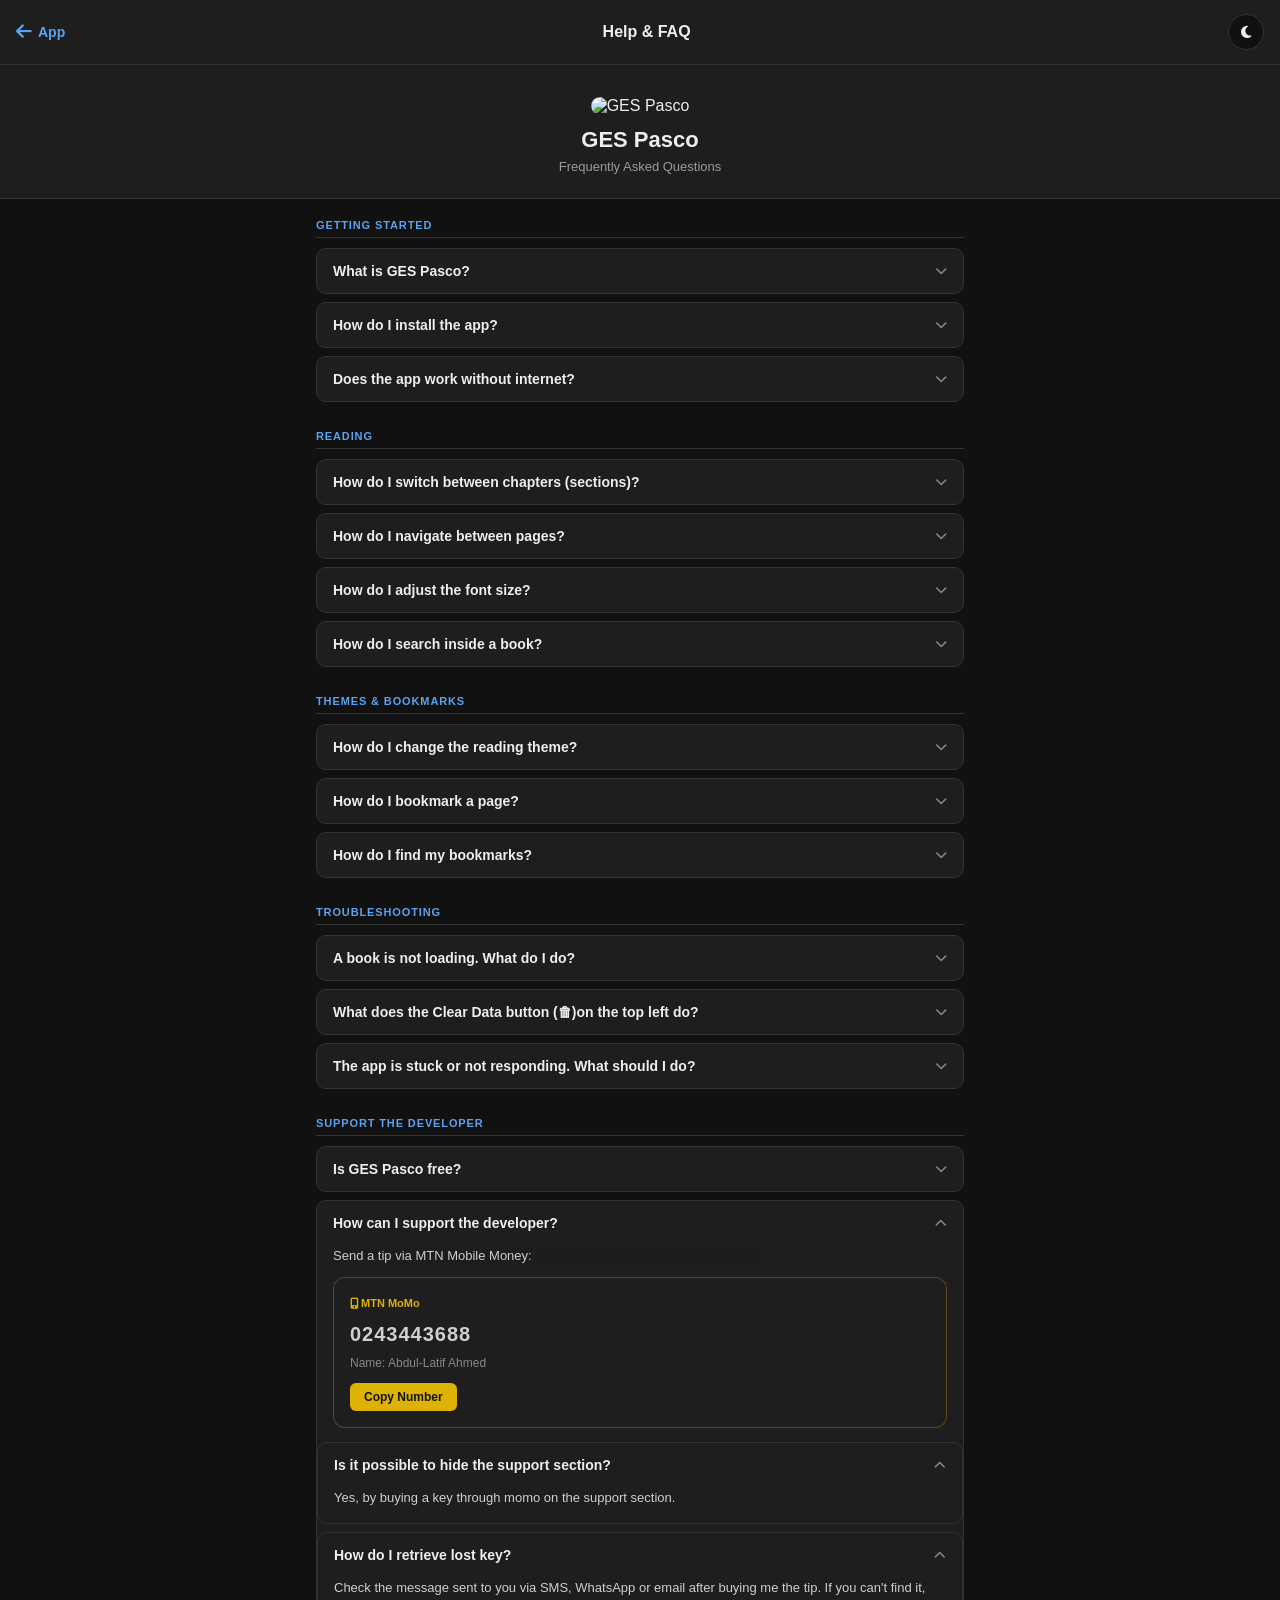
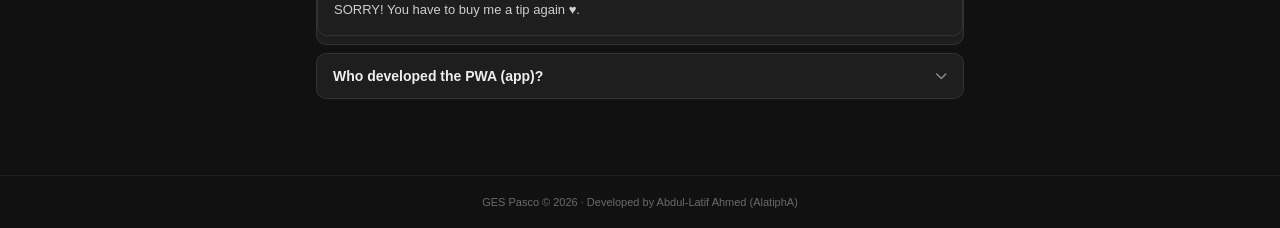
==== faq.html @ ca55ea93 "Update faq.html" ====
<!DOCTYPE html>
<html lang="en">
<head>

  <meta charset="UTF-8" />
  <meta name="viewport" content="width=device-width, initial-scale=1.0" />
  <title>GES Pasco – FAQ</title>

  <link rel="manifest" href="./manifest.json" />
  <meta name="theme-color" content="#111111" />
  <link rel="apple-touch-icon" href="icon-192.png" />

  <!-- Font Awesome -->
  <link rel="stylesheet" href="https://cdnjs.cloudflare.com/ajax/libs/font-awesome/6.5.0/css/all.min.css" />

  <!-- Apply saved theme before paint -->
  <script>
    (function() {
      var t = localStorage.getItem("reader-theme") || "dark";
      if (t === "dark") document.documentElement.classList.add("dark");
    })();
  </script>

  <style>

    * { margin: 0; padding: 0; box-sizing: border-box; }

    html, body {
      font-family: Arial, sans-serif;
      min-height: 100%;
    }

    /* THEMES */
    body {
      background: #f5f5f5;
      color: #111111;
      --bg: #f5f5f5;
      --text: #111111;
      --surface: #ffffff;
      --border: #dddddd;
      --accent: #956433;
    }

    html.dark body {
      background: #111111;
      color: #eeeeee;
      --bg: #111111;
      --text: #eeeeee;
      --surface: #1e1e1e;
      --border: #333333;
      --accent: #5aa3f0;
    }

    /* HEADER */
    .faqHeader {
      position: sticky;
      top: 0;
      z-index: 10;
      background: var(--surface);
      border-bottom: 1px solid var(--border);
      padding: 14px 16px;
      display: flex;
      align-items: center;
      gap: 12px;
    }

    .backLink {
      color: var(--accent);
      text-decoration: none;
      font-size: 18px;
      display: flex;
      align-items: center;
      gap: 6px;
    }

    .backLink span {
      font-size: 14px;
      font-weight: 600;
    }

    .faqHeaderTitle {
      font-size: 16px;
      font-weight: 700;
      flex: 1;
      text-align: center;
    }

    .themeToggle {
      width: 36px;
      height: 36px;
      border-radius: 50%;
      border: 1px solid var(--border);
      background: var(--bg);
      color: var(--text);
      font-size: 14px;
      display: flex;
      align-items: center;
      justify-content: center;
      cursor: pointer;
    }

    /* HERO */
    .faqHero {
      text-align: center;
      padding: 32px 20px 24px;
      background: var(--surface);
      border-bottom: 1px solid var(--border);
    }

    .faqHero img {
      width: 72px;
      height: 72px;
      border-radius: 16px;
      margin-bottom: 12px;
    }

    .faqHero h1 {
      font-size: 22px;
      font-weight: 800;
      margin-bottom: 6px;
    }

    .faqHero p {
      font-size: 13px;
      opacity: 0.6;
    }

    /* CONTENT */
    .faqContent {
      max-width: 680px;
      margin: 0 auto;
      padding: 20px 16px 48px;
    }

    .faqSection {
      margin-bottom: 28px;
    }

    .faqSectionTitle {
      font-size: 11px;
      font-weight: 700;
      text-transform: uppercase;
      letter-spacing: 0.08em;
      color: var(--accent);
      margin-bottom: 10px;
      padding-bottom: 6px;
      border-bottom: 1px solid var(--border);
    }

    .faqItem {
      background: var(--surface);
      border: 1px solid var(--border);
      border-radius: 10px;
      margin-bottom: 8px;
      overflow: hidden;
    }

    .faqQuestion {
      width: 100%;
      text-align: left;
      padding: 14px 16px;
      background: none;
      border: none;
      color: var(--text);
      font-size: 14px;
      font-weight: 600;
      cursor: pointer;
      display: flex;
      justify-content: space-between;
      align-items: center;
      gap: 10px;
    }

    .faqQuestion .icon {
      flex-shrink: 0;
      font-size: 12px;
      opacity: 0.5;
      transition: transform 0.2s ease;
    }

    .faqItem.open .faqQuestion .icon {
      transform: rotate(180deg);
    }

    .faqAnswer {
      display: none;
      padding: 0 16px 14px;
      font-size: 13px;
      line-height: 1.7;
      opacity: 0.85;
    }

    .faqItem.open .faqAnswer {
      display: block;
    }

    /* SUPPORT BOX */
    .supportBox {
      background: var(--surface);
      border: 1px solid rgba(255,196,0,0.3);
      border-radius: 12px;
      padding: 16px;
      margin-top: 8px;
    }

    .supportBox .momoNetwork {
      font-size: 11px;
      font-weight: 700;
      color: #ffcc00;
      margin-bottom: 4px;
    }

    .supportBox .momoNumber {
      font-size: 20px;
      font-weight: 800;
      letter-spacing: 0.05em;
      margin-bottom: 2px;
    }

    .supportBox .momoName {
      font-size: 12px;
      opacity: 0.6;
      margin-bottom: 10px;
    }

    .copyBtn {
      background: #ffcc00;
      color: #111;
      border: none;
      border-radius: 6px;
      padding: 7px 14px;
      font-size: 12px;
      font-weight: 700;
      cursor: pointer;
    }

    .copyBtn:active { opacity: 0.8; }

    /* FOOTER */
    .faqFooter {
      text-align: center;
      padding: 20px 16px;
      font-size: 11px;
      opacity: 0.4;
      border-top: 1px solid var(--border);
    }

  </style>

</head>
<body>

  <!-- HEADER -->
  <div class="faqHeader">
    <a href="./index.html" class="backLink">
      <i class="fa-solid fa-arrow-left"></i>
      <span>App</span>
    </a>
    <div class="faqHeaderTitle">Help & FAQ</div>
    <button class="themeToggle" id="themeToggle" aria-label="Toggle theme">
      <i class="fa-solid fa-moon"></i>
    </button>
  </div>

  <!-- HERO -->
  <div class="faqHero">
    <img src="icon-192.png" alt="GES Pasco" />
    <h1>GES Pasco</h1>
    <p>Frequently Asked Questions</p>
  </div>

  <!-- FAQ CONTENT -->
  <div class="faqContent">

    <!-- GETTING STARTED -->
    <div class="faqSection">
      <div class="faqSectionTitle">Getting Started</div>

      <div class="faqItem">
        <button class="faqQuestion">
          What is GES Pasco?
          <i class="fa-solid fa-chevron-down icon"></i>
        </button>
        <div class="faqAnswer">
          GES Pasco is a free offline EPUB reader for Ghana Education Service (GES) workers preparing for promotion aptitude exams. It contains past questions and answers, and footnotes.
        </div>
      </div>

      <div class="faqItem">
        <button class="faqQuestion">
          How do I install the app?
          <i class="fa-solid fa-chevron-down icon"></i>
        </button>
        <div class="faqAnswer">
          Visit the app link in your browser and wait for the install prompt, then tap <strong>Install</strong>. If the prompt doesn't appear, tap the 3 dots in your browser and select <strong>Add to Home Screen</strong>. On iPhone, tap the Share button then <strong>Add to Home Screen</strong>.
        </div>
      </div>

      <div class="faqItem">
        <button class="faqQuestion">
          Does the app work without internet?
          <i class="fa-solid fa-chevron-down icon"></i>
        </button>
        <div class="faqAnswer">
          Yes! Once installed and opened at least once with internet, the book and the app itself load fully offline.
        </div>
      </div>

    </div>

    <!-- READING -->
    <div class="faqSection">
      <div class="faqSectionTitle">Reading</div>

      <div class="faqItem">
        <button class="faqQuestion">
          How do I switch between chapters (sections)?
          <i class="fa-solid fa-chevron-down icon"></i>
        </button>
        <div class="faqAnswer">
          Tap the menu button on the bottom left corner of the reader to open the sidebar, tap on contents tab and select the chapter (section).
        </div>
      </div>

      <div class="faqItem">
        <button class="faqQuestion">
          How do I navigate between pages?
          <i class="fa-solid fa-chevron-down icon"></i>
        </button>
        <div class="faqAnswer">
          Tap left or right on the reading area, or use the arrow buttons at the bottom of the screen.
        </div>
      </div>

      <div class="faqItem">
        <button class="faqQuestion">
          How do I adjust the font size?
          <i class="fa-solid fa-chevron-down icon"></i>
        </button>
        <div class="faqAnswer">
          Use the <strong>A−</strong> and <strong>A+</strong> buttons in the bottom toolbar to decrease or increase the font size.
        </div>
      </div>

      <div class="faqItem">
        <button class="faqQuestion">
          How do I search inside a book?
          <i class="fa-solid fa-chevron-down icon"></i>
        </button>
        <div class="faqAnswer">
          Tap the magnifying glass icon (🔍) in the bottom toolbar and type your search term. Results will appear as a list — tap any result to jump to that location.
        </div>
      </div>

    </div>

    <!-- THEMES & BOOKMARKS -->
    <div class="faqSection">
      <div class="faqSectionTitle">Themes & Bookmarks</div>

      <div class="faqItem">
        <button class="faqQuestion">
          How do I change the reading theme?
          <i class="fa-solid fa-chevron-down icon"></i>
        </button>
        <div class="faqAnswer">
          Tap the palette icon (🎨) in the top right of the reader to choose between Light, Dark, Sepia, and Night themes. 
        </div>
      </div>

      <div class="faqItem">
        <button class="faqQuestion">
          How do I bookmark a page?
          <i class="fa-solid fa-chevron-down icon"></i>
        </button>
        <div class="faqAnswer">
          Tap the bookmark icon (🔖) in the bottom toolbar while reading. Your bookmark is saved automatically with the chapter (section) name and progress.
        </div>
      </div>

      <div class="faqItem">
        <button class="faqQuestion">
          How do I find my bookmarks?
          <i class="fa-solid fa-chevron-down icon"></i>
        </button>
        <div class="faqAnswer">
          Tap the menu icon at the bottom of the reader, then tap the <strong>Bookmarks</strong> tab in the sidebar. The bookmarks will be listed with a delete icons by them. A tap on the delete icon (🗑), deletes the bookmark by it. 
        </div>
      </div>

    </div>

    <!-- TROUBLESHOOTING -->
    <div class="faqSection">
      <div class="faqSectionTitle">Troubleshooting</div>

      <div class="faqItem">
        <button class="faqQuestion">
          A book is not loading. What do I do?
          <i class="fa-solid fa-chevron-down icon"></i>
        </button>
        <div class="faqAnswer">
          Make sure you opened the app at least once with internet so books can be cached. If the problem persists, tap the trash icon (🗑) in the top left of the reader header to clear app data, then reopen with internet on.
        </div>
      </div>

      <div class="faqItem">
        <button class="faqQuestion">
          What does the Clear Data button (🗑)on the top left do?
          <i class="fa-solid fa-chevron-down icon"></i>
        </button>
        <div class="faqAnswer">
          It resets all app data including bookmarks, themes, and cached files. Use it only if the app is misbehaving. You will need internet to reload the books after clearing.
        </div>
      </div>

      <div class="faqItem">
        <button class="faqQuestion">
          The app is stuck or not responding. What should I do?
          <i class="fa-solid fa-chevron-down icon"></i>
        </button>
        <div class="faqAnswer">
          Close the app completely and reopen it. If it still doesn't work, tap the trash icon (🗑) in the top left of the reader header, then reopen with internet on.
        </div>
      </div>

    </div>

    <!-- SUPPORT -->
    <div class="faqSection">
      <div class="faqSectionTitle">Support the Developer</div>

      <div class="faqItem">
        <button class="faqQuestion">
          Is GES Pasco free?
          <i class="fa-solid fa-chevron-down icon"></i>
        </button>
        <div class="faqAnswer">
          Yes, completely free with no ads. If the app has helped your studies, consider sending a small tip to support continued development.
        </div>
      </div>

      <div class="faqItem open">
        <button class="faqQuestion">
          How can I support the developer?
          <i class="fa-solid fa-chevron-down icon"></i>
        </button>
        <div class="faqAnswer">
          Send a tip via MTN Mobile Money:
          <div class="supportBox" style="margin-top:10px">
            <div class="momoNetwork"><i class="fa-solid fa-mobile-screen-button"></i> MTN MoMo</div>
            <div class="momoNumber">0243443688</div>
            <div class="momoName">Name: Abdul-Latif Ahmed</div>
            <button class="copyBtn" id="copyBtn">Copy Number</button>
          </div>
        </div>

     <div class="faqItem">
        <button class="faqQuestion">
          Is it possible to hide the support section?
          <i class="fa-solid fa-chevron-down icon"></i>
        </button>
        <div class="faqAnswer">
          Yes, by buying a key through momo on the support section.
        </div>
       </div>

     <div class="faqItem">
        <button class="faqQuestion">
          How do I retrieve lost key?
          <i class="fa-solid fa-chevron-down icon"></i>
        </button>
        <div class="faqAnswer">
          Check the message sent to you via SMS, WhatsApp or email after buying me the tip. If you can't find it, SORRY! You have to buy me a tip again ♥️.
        </div>
       </div>
      </div>

      <div class="faqItem">
        <button class="faqQuestion">
          Who developed the PWA (app)?
          <i class="fa-solid fa-chevron-down icon"></i>
        </button>
        <div class="faqAnswer">
          The PWA (app) was developed independently by <strong>Abdul-Latif Ahmed (AlatiphA)</strong>, a Ghanaian developer passionate about education and technology. You can find his blog at
          <a href="https://alatipha.blogspot.com" target="_blank" rel="noopener" style="color:var(--accent);">alatipha.blogspot.com</a>.
        </div>
      </div>

    </div>

  </div>

  <!-- FOOTER -->
  <div class="faqFooter">
    GES Pasco &copy; 2026 · Developed by Abdul-Latif Ahmed (AlatiphA)
  </div>

  <script>

    /* Accordion */
    document.querySelectorAll(".faqQuestion").forEach(btn => {
      btn.addEventListener("click", () => {
        const item = btn.closest(".faqItem");
        const isOpen = item.classList.contains("open");
        document.querySelectorAll(".faqItem").forEach(i => i.classList.remove("open"));
        if (!isOpen) item.classList.add("open");
      });
    });

    /* Theme toggle */
    const themeToggle = document.getElementById("themeToggle");

    function applyFaqTheme(theme) {
      localStorage.setItem("reader-theme", theme);
      document.documentElement.classList.toggle("dark", theme === "dark");
      themeToggle.innerHTML = theme === "dark"
        ? '<i class="fa-solid fa-moon"></i>'
        : '<i class="fa-solid fa-sun"></i>';
    }

    /* Init icon */
    const savedTheme = localStorage.getItem("reader-theme") || "dark";
    applyFaqTheme(savedTheme);

    themeToggle.addEventListener("click", () => {
      const current = localStorage.getItem("reader-theme") || "dark";
      applyFaqTheme(current === "dark" ? "light" : "dark");
    });

    /* Copy MoMo number */
    const copyBtn = document.getElementById("copyBtn");
    if (copyBtn) {
      copyBtn.addEventListener("click", () => {
        navigator.clipboard.writeText("0243443688").then(() => {
          copyBtn.textContent = "Copied!";
          setTimeout(() => { copyBtn.textContent = "Copy Number"; }, 2000);
        });
      });
    }

  </script>

</body>
</html>
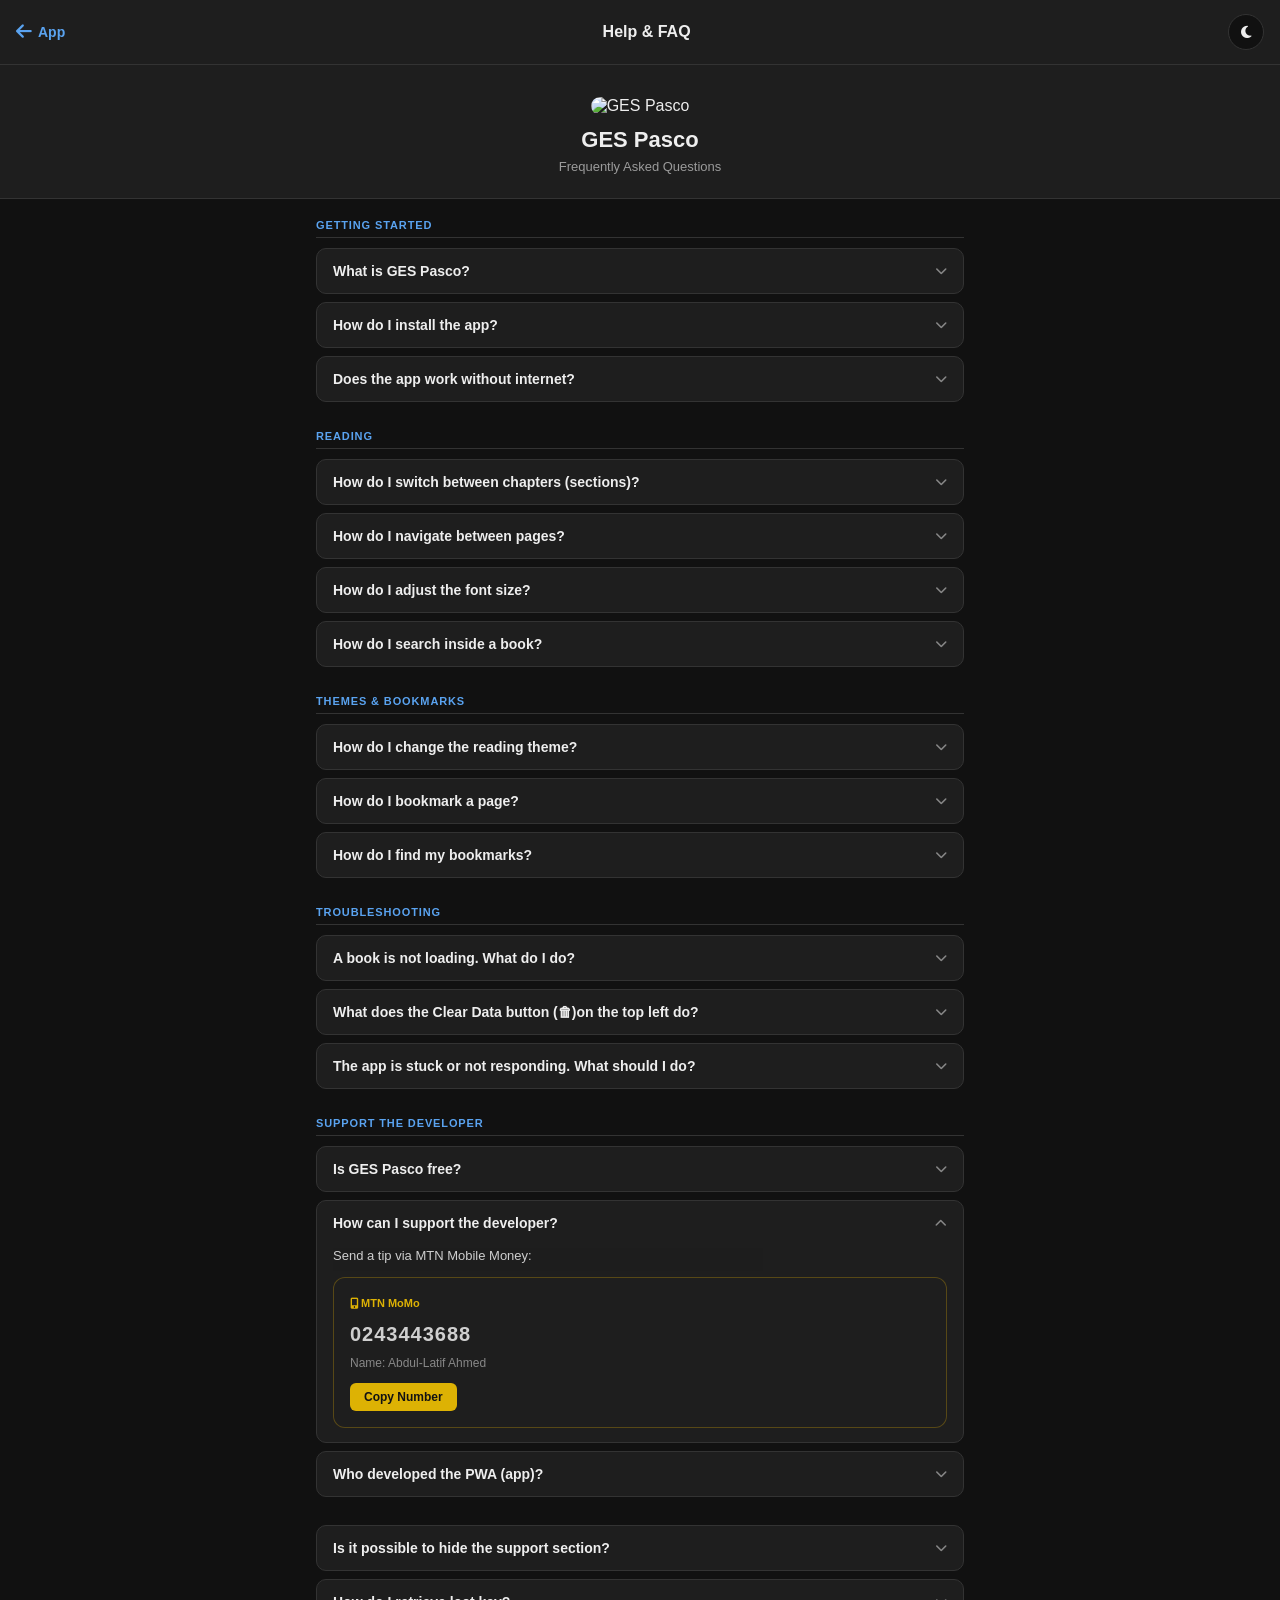
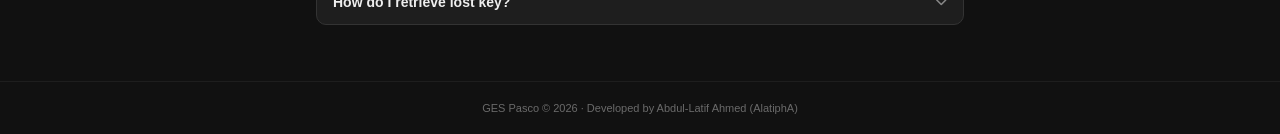
==== commit 9da05a00: "Update FAQ content and reorder questions" ====
--- a/faq.html
+++ b/faq.html
@@ -455,25 +455,6 @@
           </div>
         </div>
 
-     <div class="faqItem">
-        <button class="faqQuestion">
-          Is it possible to hide the support section?
-          <i class="fa-solid fa-chevron-down icon"></i>
-        </button>
-        <div class="faqAnswer">
-          Yes, by buying a key through momo on the support section.
-        </div>
-       </div>
-
-     <div class="faqItem">
-        <button class="faqQuestion">
-          How do I retrieve lost key?
-          <i class="fa-solid fa-chevron-down icon"></i>
-        </button>
-        <div class="faqAnswer">
-          Check the message sent to you via SMS, WhatsApp or email after buying me the tip. If you can't find it, SORRY! You have to buy me a tip again ♥️.
-        </div>
-       </div>
       </div>
 
       <div class="faqItem">
@@ -486,9 +467,28 @@
           <a href="https://alatipha.blogspot.com" target="_blank" rel="noopener" style="color:var(--accent);">alatipha.blogspot.com</a>.
         </div>
       </div>
-
     </div>
 
+     <div class="faqItem">
+        <button class="faqQuestion">
+          Is it possible to hide the support section?
+          <i class="fa-solid fa-chevron-down icon"></i>
+        </button>
+        <div class="faqAnswer">
+          Yes, by buying a key through momo on the support section.
+        </div>
+       </div>
+
+     <div class="faqItem">
+        <button class="faqQuestion">
+          How do I retrieve lost key?
+          <i class="fa-solid fa-chevron-down icon"></i>
+        </button>
+        <div class="faqAnswer">
+          Check the message sent to you via SMS, WhatsApp or email after buying me the tip. If you can't find it, SORRY! You have to buy me a tip again ♥️.
+        </div>
+       </div>
+    
   </div>
 
   <!-- FOOTER -->
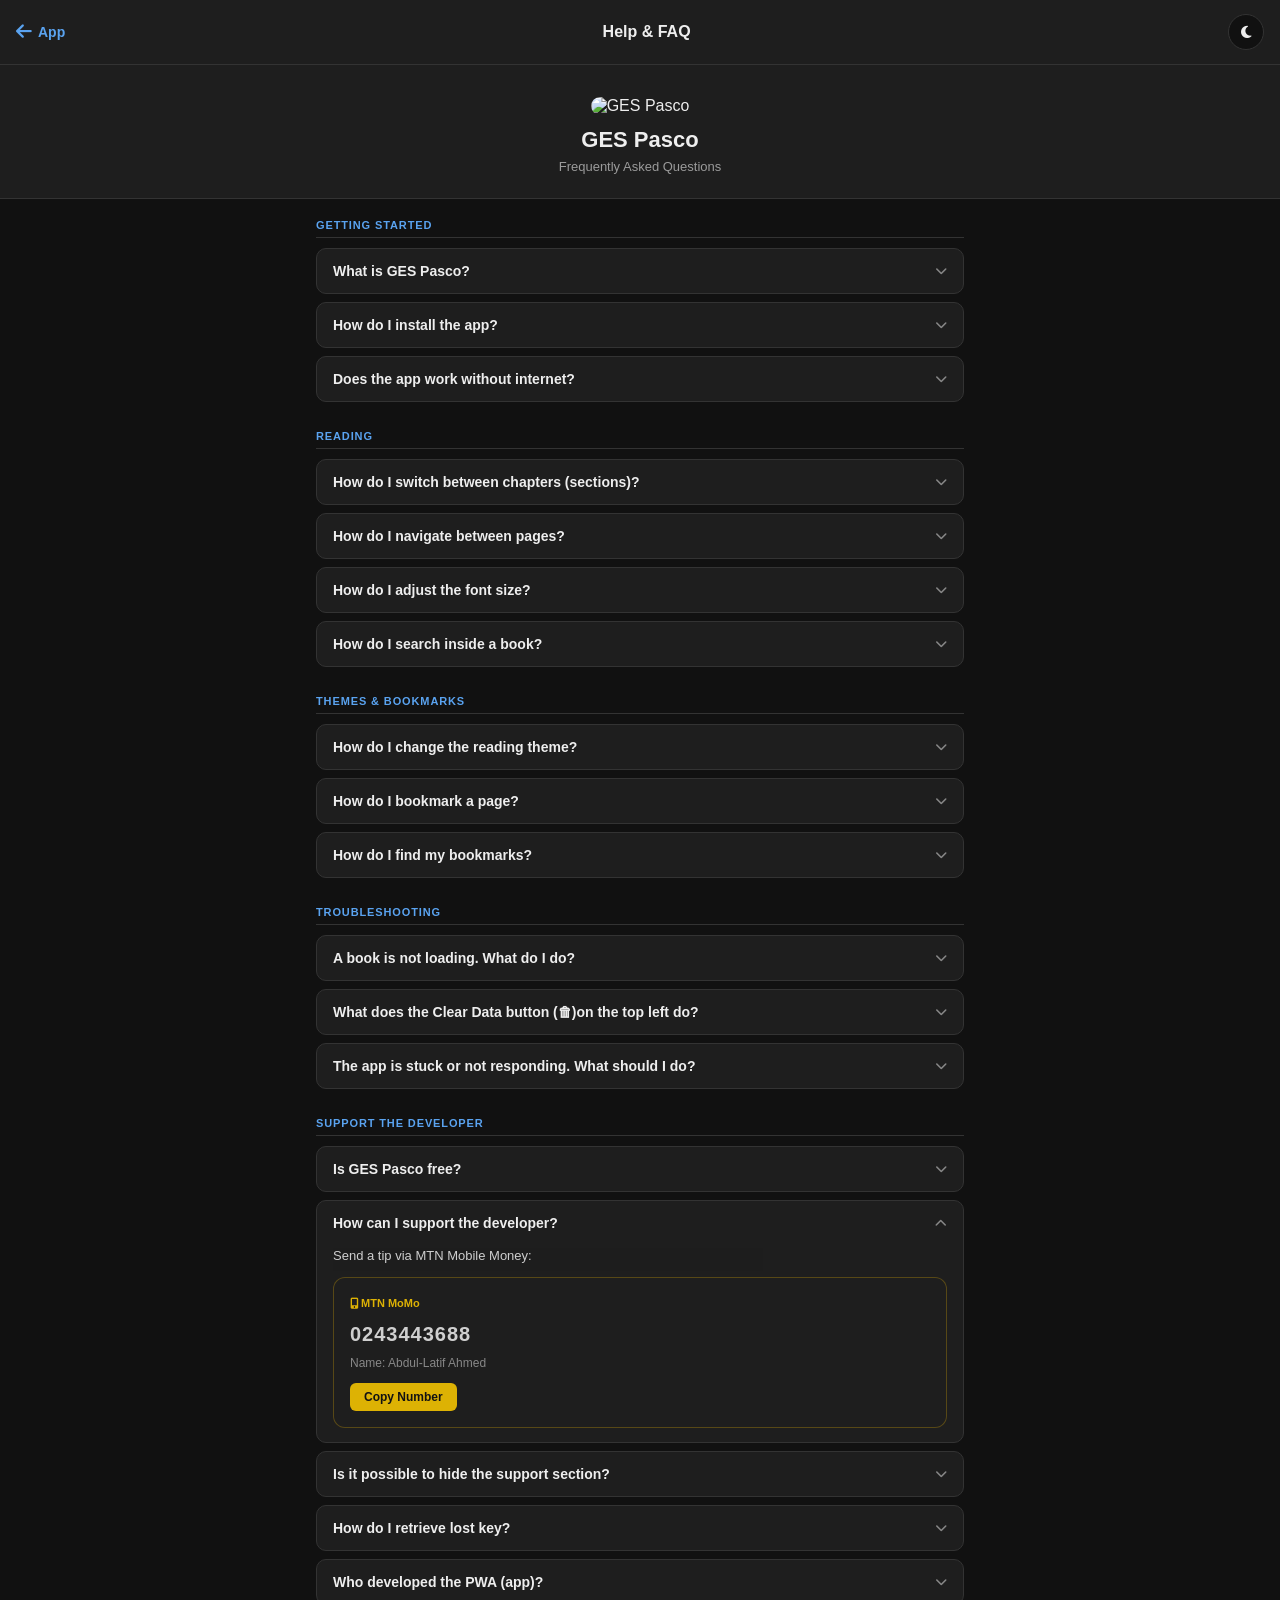
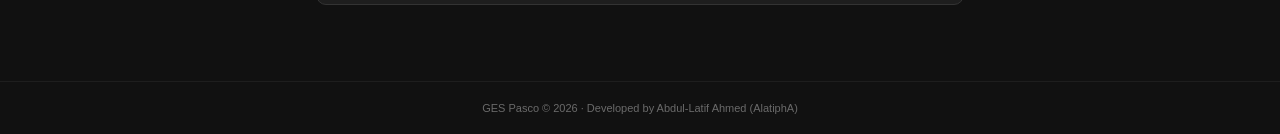
==== commit be30cd4f: "Restore FAQ about PWA developer" ====
--- a/faq.html
+++ b/faq.html
@@ -454,9 +454,28 @@
             <button class="copyBtn" id="copyBtn">Copy Number</button>
           </div>
         </div>
-
-      </div>
-
+      </div>
+      
+     <div class="faqItem">
+        <button class="faqQuestion">
+          Is it possible to hide the support section?
+          <i class="fa-solid fa-chevron-down icon"></i>
+        </button>
+        <div class="faqAnswer">
+          Yes, by buying a key through momo on the support section.
+        </div>
+       </div>
+
+     <div class="faqItem">
+        <button class="faqQuestion">
+          How do I retrieve lost key?
+          <i class="fa-solid fa-chevron-down icon"></i>
+        </button>
+        <div class="faqAnswer">
+          Check the message sent to you via SMS, WhatsApp or email after buying me the tip. If you can't find it, SORRY! You have to buy me a tip again ♥️.
+        </div>
+       </div>
+    
       <div class="faqItem">
         <button class="faqQuestion">
           Who developed the PWA (app)?
@@ -469,26 +488,6 @@
       </div>
     </div>
 
-     <div class="faqItem">
-        <button class="faqQuestion">
-          Is it possible to hide the support section?
-          <i class="fa-solid fa-chevron-down icon"></i>
-        </button>
-        <div class="faqAnswer">
-          Yes, by buying a key through momo on the support section.
-        </div>
-       </div>
-
-     <div class="faqItem">
-        <button class="faqQuestion">
-          How do I retrieve lost key?
-          <i class="fa-solid fa-chevron-down icon"></i>
-        </button>
-        <div class="faqAnswer">
-          Check the message sent to you via SMS, WhatsApp or email after buying me the tip. If you can't find it, SORRY! You have to buy me a tip again ♥️.
-        </div>
-       </div>
-    
   </div>
 
   <!-- FOOTER -->
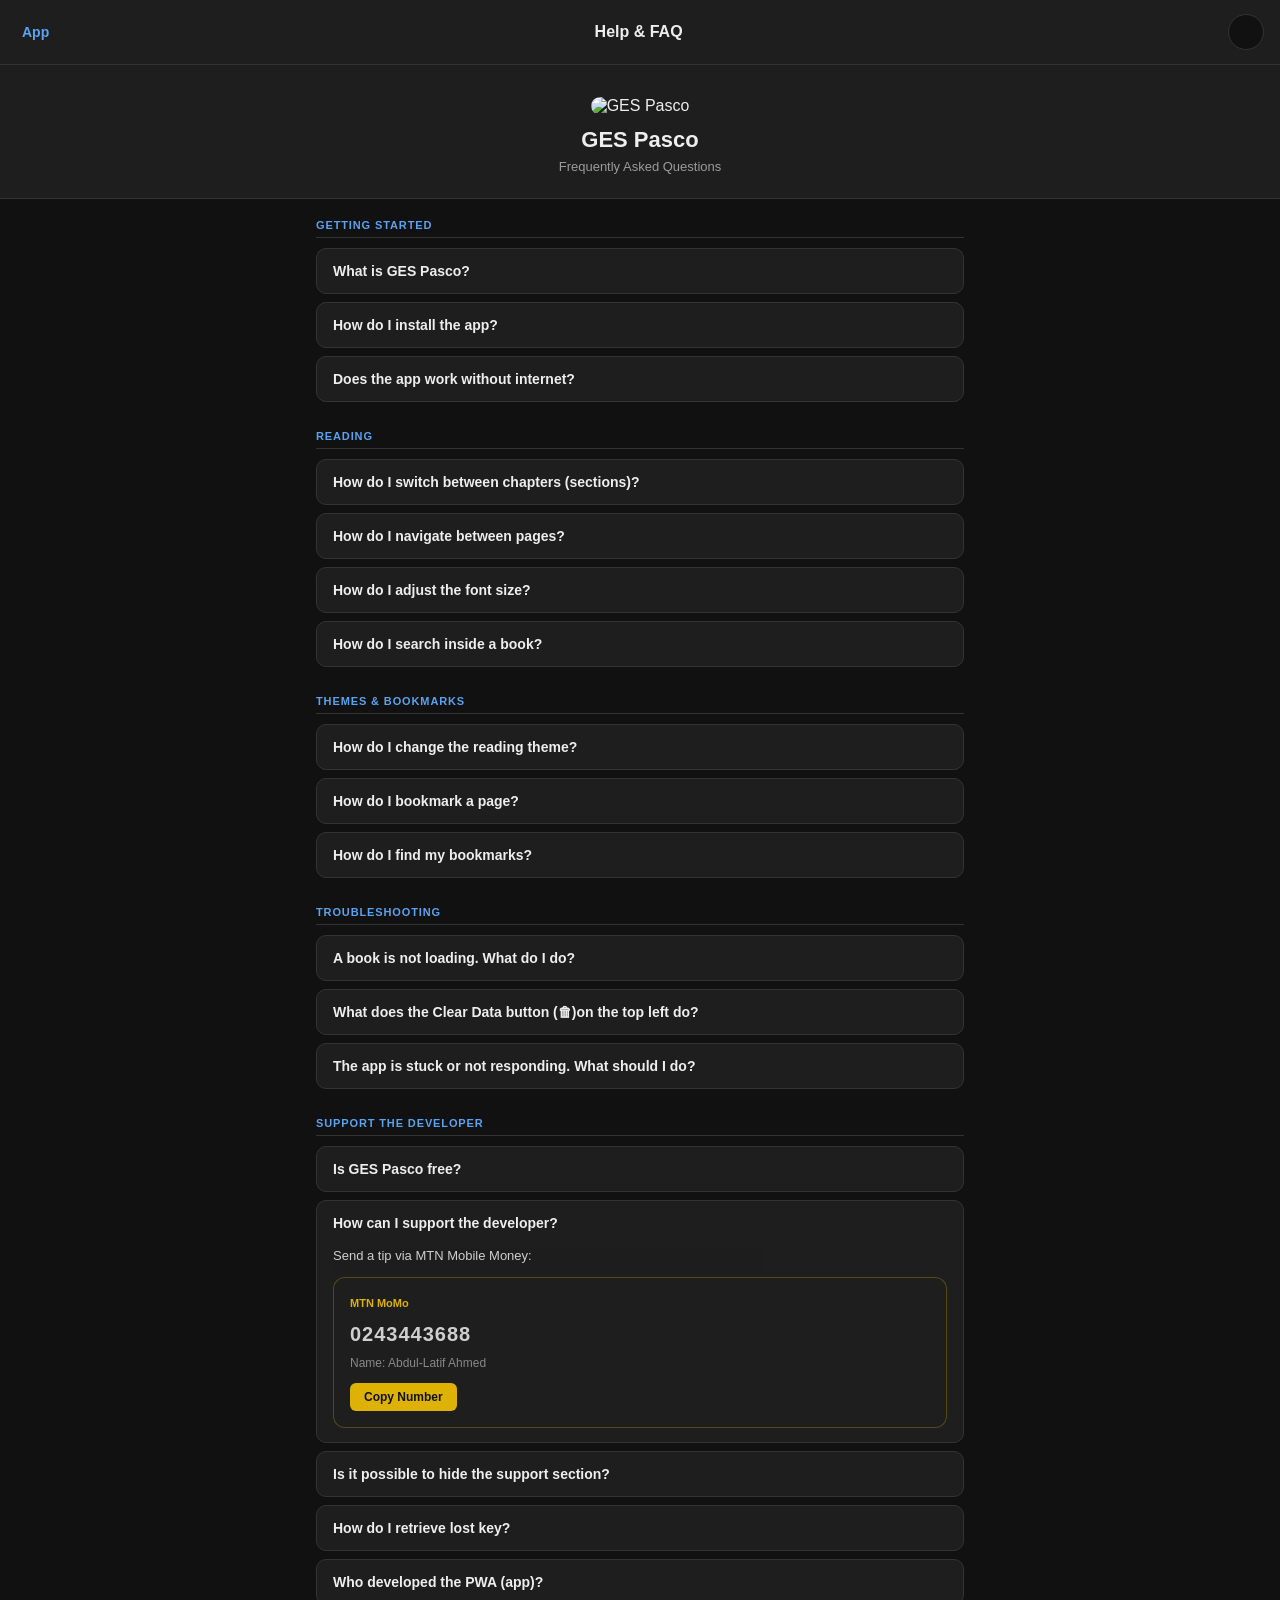
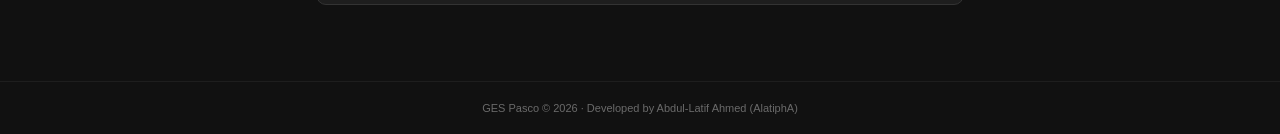
==== commit 0884c908: "Update Font Awesome stylesheet to version 7.0.1" ====
--- a/faq.html
+++ b/faq.html
@@ -11,7 +11,7 @@
   <link rel="apple-touch-icon" href="icon-192.png" />
 
   <!-- Font Awesome -->
-  <link rel="stylesheet" href="https://cdnjs.cloudflare.com/ajax/libs/font-awesome/6.5.0/css/all.min.css" />
+  <link rel="stylesheet" href="https://cdnjs.cloudflare.com/ajax/libs/font-awesome/7.0.1/css/all.min.css" />
 
   <!-- Apply saved theme before paint -->
   <script>
@@ -462,7 +462,7 @@
           <i class="fa-solid fa-chevron-down icon"></i>
         </button>
         <div class="faqAnswer">
-          Yes, by buying a key through momo on the support section.
+          Yes! By supporting the developer through MOMO for a KEY which when activated on the support section, will hide it.
         </div>
        </div>
 
@@ -472,7 +472,7 @@
           <i class="fa-solid fa-chevron-down icon"></i>
         </button>
         <div class="faqAnswer">
-          Check the message sent to you via SMS, WhatsApp or email after buying me the tip. If you can't find it, SORRY! You have to buy me a tip again ♥️.
+          Check the message sent to you via SMS, WhatsApp or email after donating the tip. If you can't find it, SORRY! You have to donate a tip again ♥️.
         </div>
        </div>
     
